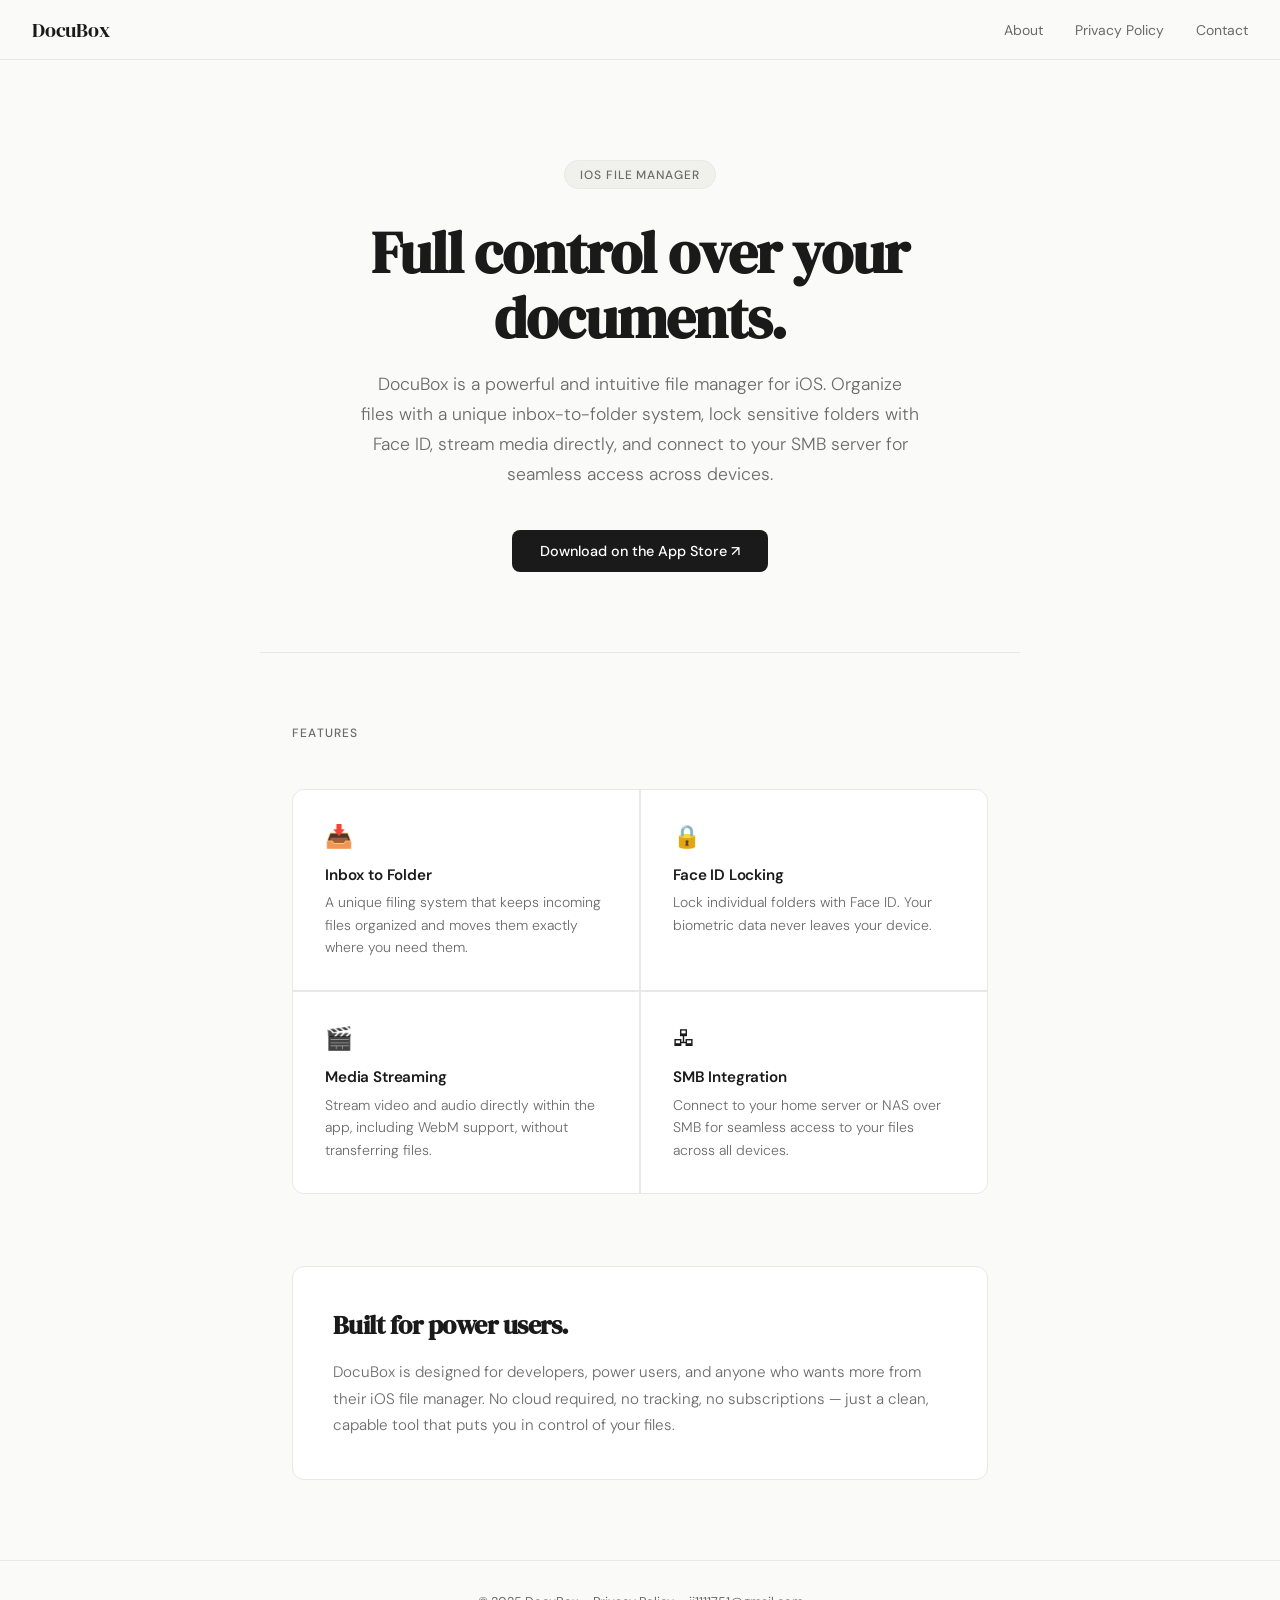
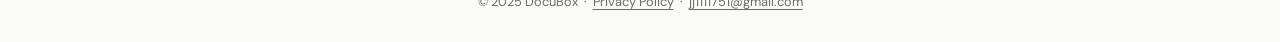
==== index.html @ fe13a127 "Add files via upload" ====
<!DOCTYPE html>
<html lang="en">
<head>
  <meta charset="UTF-8" />
  <meta name="viewport" content="width=device-width, initial-scale=1.0" />
  <title>DocuBox — File Manager for iOS</title>
  <link href="https://fonts.googleapis.com/css2?family=DM+Sans:wght@300;400;500;600&family=DM+Serif+Display&display=swap" rel="stylesheet" />
  <style>
    *, *::before, *::after { box-sizing: border-box; margin: 0; padding: 0; }

    :root {
      --bg: #fafaf8;
      --surface: #ffffff;
      --text: #1a1a1a;
      --muted: #6b6b6b;
      --accent: #2c2c2c;
      --border: #e8e8e4;
      --pill-bg: #f0f0ec;
    }

    html { scroll-behavior: smooth; }

    body {
      font-family: 'DM Sans', sans-serif;
      background: var(--bg);
      color: var(--text);
      min-height: 100vh;
      -webkit-font-smoothing: antialiased;
    }

    /* NAV */
    nav {
      position: sticky;
      top: 0;
      z-index: 100;
      background: rgba(250, 250, 248, 0.92);
      backdrop-filter: blur(12px);
      border-bottom: 1px solid var(--border);
      padding: 0 2rem;
      height: 60px;
      display: flex;
      align-items: center;
      justify-content: space-between;
    }

    .nav-logo {
      font-family: 'DM Serif Display', serif;
      font-size: 1.25rem;
      color: var(--text);
      text-decoration: none;
      letter-spacing: -0.01em;
    }

    .nav-links {
      display: flex;
      gap: 2rem;
      list-style: none;
    }

    .nav-links a {
      font-size: 0.875rem;
      color: var(--muted);
      text-decoration: none;
      font-weight: 400;
      transition: color 0.2s;
    }

    .nav-links a:hover { color: var(--text); }

    /* HERO */
    .hero {
      max-width: 760px;
      margin: 0 auto;
      padding: 100px 2rem 80px;
      text-align: center;
    }

    .hero-badge {
      display: inline-block;
      background: var(--pill-bg);
      border: 1px solid var(--border);
      color: var(--muted);
      font-size: 0.75rem;
      font-weight: 500;
      letter-spacing: 0.08em;
      text-transform: uppercase;
      padding: 0.35rem 0.9rem;
      border-radius: 100px;
      margin-bottom: 2rem;
    }

    .hero h1 {
      font-family: 'DM Serif Display', serif;
      font-size: clamp(2.4rem, 6vw, 3.6rem);
      line-height: 1.12;
      letter-spacing: -0.02em;
      color: var(--text);
      margin-bottom: 1.25rem;
    }

    .hero p {
      font-size: 1.1rem;
      color: var(--muted);
      line-height: 1.7;
      max-width: 560px;
      margin: 0 auto 2.5rem;
      font-weight: 300;
    }

    .hero-cta {
      display: inline-flex;
      align-items: center;
      gap: 0.5rem;
      background: var(--text);
      color: #fff;
      text-decoration: none;
      font-size: 0.9rem;
      font-weight: 500;
      padding: 0.75rem 1.75rem;
      border-radius: 8px;
      transition: opacity 0.2s;
    }

    .hero-cta:hover { opacity: 0.82; }

    /* DIVIDER */
    .divider {
      max-width: 760px;
      margin: 0 auto;
      padding: 0 2rem;
      border: none;
      border-top: 1px solid var(--border);
    }

    /* FEATURES */
    .features {
      max-width: 760px;
      margin: 0 auto;
      padding: 72px 2rem;
    }

    .features-label {
      font-size: 0.75rem;
      font-weight: 500;
      letter-spacing: 0.1em;
      text-transform: uppercase;
      color: var(--muted);
      margin-bottom: 3rem;
    }

    .features-grid {
      display: grid;
      grid-template-columns: 1fr 1fr;
      gap: 2px;
      background: var(--border);
      border: 1px solid var(--border);
      border-radius: 12px;
      overflow: hidden;
    }

    .feature-card {
      background: var(--surface);
      padding: 2rem;
    }

    .feature-icon {
      font-size: 1.4rem;
      margin-bottom: 0.875rem;
      display: block;
    }

    .feature-card h3 {
      font-size: 0.95rem;
      font-weight: 600;
      margin-bottom: 0.4rem;
      letter-spacing: -0.01em;
    }

    .feature-card p {
      font-size: 0.875rem;
      color: var(--muted);
      line-height: 1.6;
      font-weight: 300;
    }

    /* ABOUT */
    .about {
      max-width: 760px;
      margin: 0 auto;
      padding: 0 2rem 80px;
    }

    .about-inner {
      background: var(--surface);
      border: 1px solid var(--border);
      border-radius: 12px;
      padding: 2.5rem;
    }

    .about-inner h2 {
      font-family: 'DM Serif Display', serif;
      font-size: 1.6rem;
      letter-spacing: -0.02em;
      margin-bottom: 1rem;
    }

    .about-inner p {
      font-size: 0.95rem;
      color: var(--muted);
      line-height: 1.75;
      font-weight: 300;
    }

    /* FOOTER */
    footer {
      border-top: 1px solid var(--border);
      padding: 2rem;
      text-align: center;
    }

    footer p {
      font-size: 0.8rem;
      color: var(--muted);
    }

    footer a {
      color: var(--muted);
      text-decoration: underline;
      text-underline-offset: 3px;
    }

    footer a:hover { color: var(--text); }

    @media (max-width: 560px) {
      .features-grid { grid-template-columns: 1fr; }
      .hero { padding: 60px 1.5rem 60px; }
    }
  </style>
</head>
<body>

  <nav>
    <a class="nav-logo" href="index.html">DocuBox</a>
    <ul class="nav-links">
      <li><a href="index.html">About</a></li>
      <li><a href="privacy-policy.html">Privacy Policy</a></li>
      <li><a href="mailto:jj1111751@gmail.com">Contact</a></li>
    </ul>
  </nav>

  <section class="hero">
    <span class="hero-badge">iOS File Manager</span>
    <h1>Full control over your documents.</h1>
    <p>DocuBox is a powerful and intuitive file manager for iOS. Organize files with a unique inbox-to-folder system, lock sensitive folders with Face ID, stream media directly, and connect to your SMB server for seamless access across devices.</p>
    <a class="hero-cta" href="https://apps.apple.com" target="_blank">
      Download on the App Store ↗
    </a>
  </section>

  <hr class="divider" />

  <section class="features">
    <p class="features-label">Features</p>
    <div class="features-grid">
      <div class="feature-card">
        <span class="feature-icon">📥</span>
        <h3>Inbox to Folder</h3>
        <p>A unique filing system that keeps incoming files organized and moves them exactly where you need them.</p>
      </div>
      <div class="feature-card">
        <span class="feature-icon">🔒</span>
        <h3>Face ID Locking</h3>
        <p>Lock individual folders with Face ID. Your biometric data never leaves your device.</p>
      </div>
      <div class="feature-card">
        <span class="feature-icon">🎬</span>
        <h3>Media Streaming</h3>
        <p>Stream video and audio directly within the app, including WebM support, without transferring files.</p>
      </div>
      <div class="feature-card">
        <span class="feature-icon">🖧</span>
        <h3>SMB Integration</h3>
        <p>Connect to your home server or NAS over SMB for seamless access to your files across all devices.</p>
      </div>
    </div>
  </section>

  <section class="about">
    <div class="about-inner">
      <h2>Built for power users.</h2>
      <p>DocuBox is designed for developers, power users, and anyone who wants more from their iOS file manager. No cloud required, no tracking, no subscriptions — just a clean, capable tool that puts you in control of your files.</p>
    </div>
  </section>

  <footer>
    <p>
      © 2025 DocuBox &nbsp;·&nbsp;
      <a href="privacy-policy.html">Privacy Policy</a> &nbsp;·&nbsp;
      <a href="mailto:jj1111751@gmail.com">jj1111751@gmail.com</a>
    </p>
  </footer>

</body>
</html>
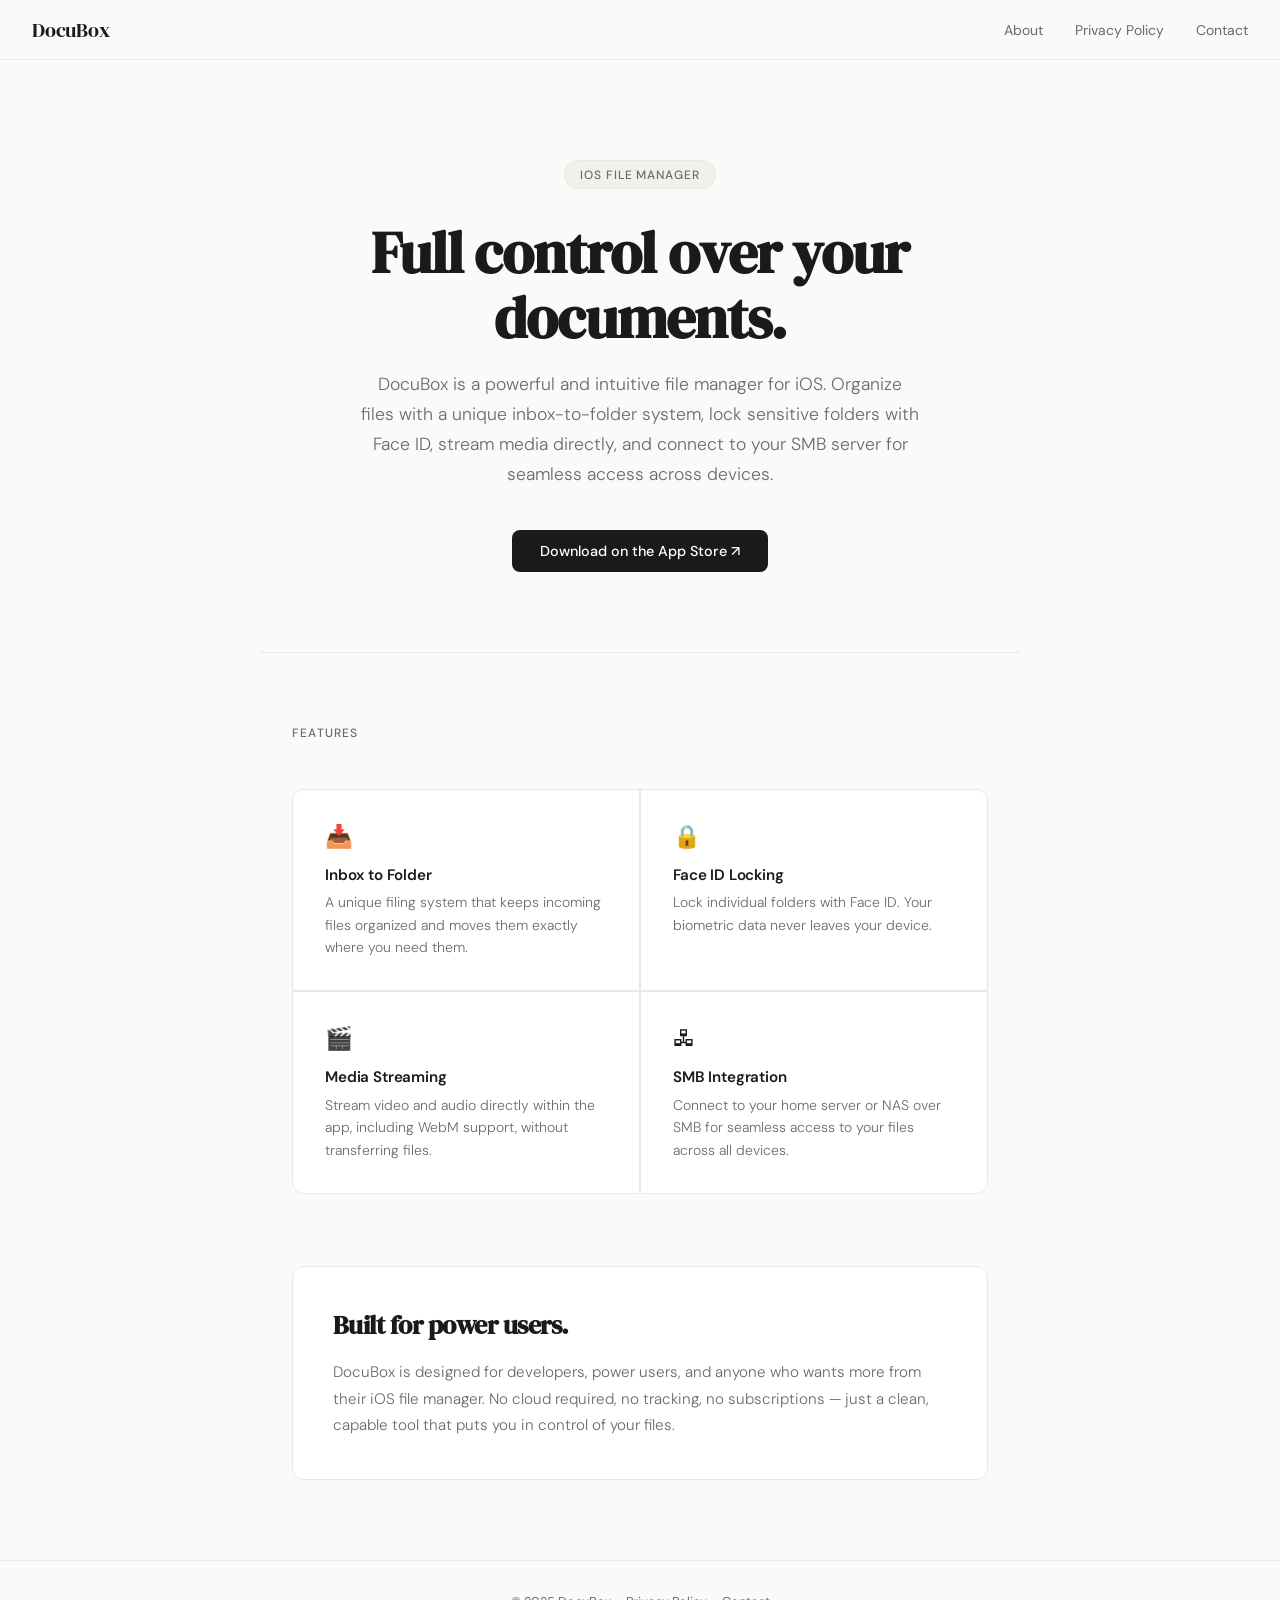
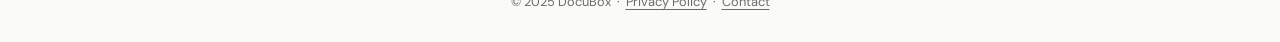
==== commit 204cb6ac: "Add dedicated contact page and remove mailto links Replaces all mailto: links with a proper contact." ====
--- a/index.html
+++ b/index.html
@@ -244,7 +244,7 @@
     <ul class="nav-links">
       <li><a href="index.html">About</a></li>
       <li><a href="privacy-policy.html">Privacy Policy</a></li>
-      <li><a href="mailto:jj1111751@gmail.com">Contact</a></li>
+      <li><a href="contact.html">Contact</a></li>
     </ul>
   </nav>
 
@@ -252,7 +252,7 @@
     <span class="hero-badge">iOS File Manager</span>
     <h1>Full control over your documents.</h1>
     <p>DocuBox is a powerful and intuitive file manager for iOS. Organize files with a unique inbox-to-folder system, lock sensitive folders with Face ID, stream media directly, and connect to your SMB server for seamless access across devices.</p>
-    <a class="hero-cta" href="https://apps.apple.com" target="_blank">
+    <a class="hero-cta" href="https://apps.apple.com/us/app/docubox/id6749492559" target="_blank">
       Download on the App Store ↗
     </a>
   </section>
@@ -296,7 +296,7 @@
     <p>
       © 2025 DocuBox &nbsp;·&nbsp;
       <a href="privacy-policy.html">Privacy Policy</a> &nbsp;·&nbsp;
-      <a href="mailto:jj1111751@gmail.com">jj1111751@gmail.com</a>
+      <a href="contact.html">Contact</a>
     </p>
   </footer>
 
